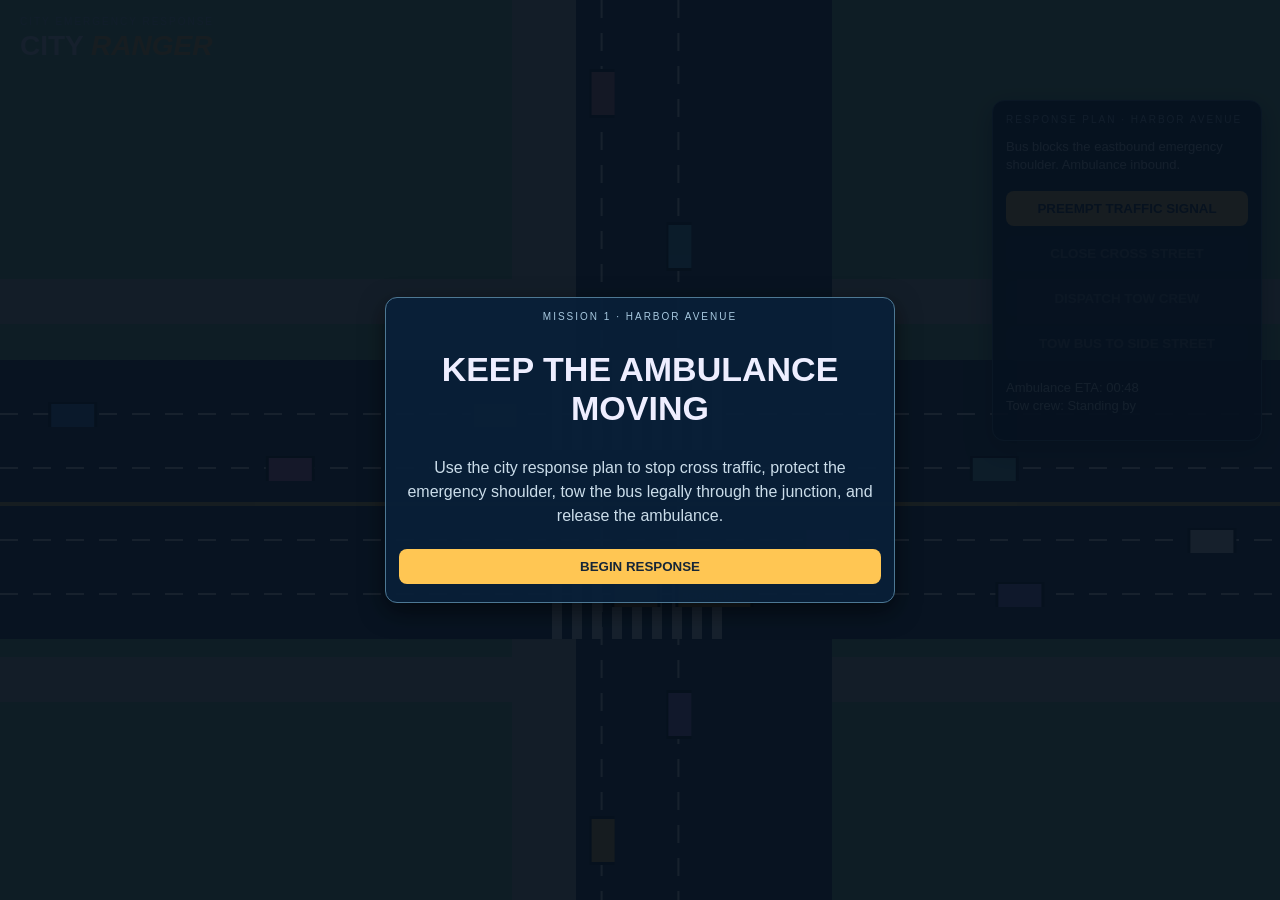
==== index.html @ 4c55f60b "Update index.html" ====
<!doctype html><html><head><meta charset="utf-8"><meta name="viewport" content="width=device-width,initial-scale=1"><title>City Ranger</title>
<style>
*{box-sizing:border-box}body{margin:0;overflow:hidden;background:#7dbe89;color:#eef;font-family:Arial}canvas{display:block}#ui{position:fixed;inset:0;pointer-events:none}.card{background:#092039ec;border:1px solid #4d7894;border-radius:12px;padding:13px;box-shadow:0 8px 25px #0008}#brand,#plan,#start{pointer-events:auto}#brand{position:absolute;top:16px;left:20px}small{display:block;color:#a7c8df;font-size:10px;letter-spacing:2px}h1{margin:3px 0;font-size:28px}i{color:#ffcb57}#plan{position:absolute;right:18px;top:100px;width:270px}#plan p{font-size:13px;line-height:1.35;color:#d5e6f0}button{width:100%;margin:5px 0;padding:10px;border:0;border-radius:8px;background:#173a58;color:#fff;font-weight:bold;cursor:pointer}button:hover:not(:disabled){background:#28677b}button:disabled{opacity:.35}.go{background:#ffc653;color:#162638}#msg{position:absolute;top:50%;left:50%;transform:translate(-50%,-50%);font-weight:bold;font-size:18px;text-shadow:0 2px 4px #000}#start{position:fixed;inset:0;background:#06111eed;display:flex;align-items:center;justify-content:center}.brief{max-width:510px;text-align:center;margin:20px}.brief h2{font-size:34px}.brief p{line-height:1.5;color:#cbddea}.hide{display:none!important}
</style></head><body><canvas id="c"></canvas>
<div id="ui"><div id="brand"><small>CITY EMERGENCY RESPONSE</small><h1>CITY <i>RANGER</i></h1></div>
<div id="plan" class="card"><small>RESPONSE PLAN · HARBOR AVENUE</small><p id="info">Bus blocks the eastbound emergency shoulder. Ambulance inbound.</p><button id="signal" class="go">PREEMPT TRAFFIC SIGNAL</button><button id="roadblock" disabled>CLOSE CROSS STREET</button><button id="tow" disabled>DISPATCH TOW CREW</button><button id="remove" disabled>TOW BUS TO SIDE STREET</button><p id="eta">Ambulance ETA: 00:48<br>Tow crew: Standing by</p></div><div id="msg"></div></div>
<div id="start"><div class="brief card"><small>MISSION 1 · HARBOR AVENUE</small><h2>KEEP THE AMBULANCE MOVING</h2><p>Use the city response plan to stop cross traffic, protect the emergency shoulder, tow the bus legally through the junction, and release the ambulance.</p><button id="begin" class="go">BEGIN RESPONSE</button></div></div>
<script>
const C=document.querySelector("#c"),x=C.getContext("2d"),$=s=>document.querySelector(s);let W,H,run=0,step=0,last=0,audio,si,bus,tow,amb,east=[],west=[],north=[],south=[];
function size(){W=C.width=innerWidth;H=C.height=innerHeight}addEventListener("resize",()=>{size();setup()});size();
function setup(){let a=H*.46,b=H*.52,c=H*.60,d=H*.66;bus={x:W*.53,y:d,w:72,t:0};tow={x:W*.53,y:-80,w:58};amb={x:-95,y:d,w:66,v:0};east=[[W*.04,a],[W*.21,b],[W*.37,a],[W*.76,b]].map((p,i)=>({x:p[0],y:p[1],w:43,v:.65+i*.02,c:["#438fdf","#e07cc4","#f0b742","#6ec0c4"][i]}));west=[[W*.93,c],[W*.78,d],[W*.63,c],[W*.48,d]].map((p,i)=>({x:p[0],y:p[1],w:43,v:.68,c:["#f4f3eb","#927cdf","#e47f89","#e7a25c"][i]}));north=[{y:H*.08,x:W*.47,v:.68,w:43,c:"#da7a91"},{y:H*.25,x:W*.53,v:.7,w:43,c:"#55b3dc"}];south=[{y:H*.91,x:W*.47,v:.66,w:43,c:"#f0b842"},{y:H*.77,x:W*.53,v:.7,w:43,c:"#a884df"}]}setup();
function snd(f,d=.12){if(!audio)return;let o=audio.createOscillator(),g=audio.createGain();o.frequency.value=f;g.gain.value=.04;o.connect(g).connect(audio.destination);o.start();g.gain.exponentialRampToValueAtTime(.001,audio.currentTime+d);o.stop(audio.currentTime+d)}function say(s){$("#msg").textContent=s;setTimeout(()=>$("#msg").textContent="",2100)}
$("#begin").onclick=()=>{audio=new AudioContext;run=1;$("#start").classList.add("hide");snd(90,.25);setTimeout(()=>snd(60,.25),160);say("BUS BREAKDOWN — AMBULANCE INBOUND")};
function next(a,b){$(a).disabled=true;$(b).disabled=false;$(b).classList.add("go")}
$("#signal").onclick=()=>{if(!run)return;step=1;next("#signal","#roadblock");snd(800);$("#info").textContent="Signal priority active. Cross traffic must now be blocked."};
$("#roadblock").onclick=()=>{step=2;next("#roadblock","#tow");snd(600);$("#info").textContent="Traffic police hold cars behind stop lines. Tow crew can enter."};
$("#tow").onclick=()=>{step=3;next("#tow","#remove");snd(700);$("#info").textContent="Tow truck is driving down the cross street to the bus."};
$("#remove").onclick=()=>{if(step!==4)return;step=5;$("#remove").disabled=true;snd(900);$("#info").textContent="Tow truck is pulling the bus forward and turning it onto the south side street."};
addEventListener("keydown",e=>{let q={1:"#signal",2:"#roadblock",3:"#tow",4:"#remove"}[e.key];if(q)$(q).click()});
function follow(list,dir,stop,dt){let z=[...list].sort((a,b)=>dir>0?b.x-a.x:a.x-b.x);z.forEach((v,i)=>{let s=v.v,l=z[i-1];if(stop&&((dir>0&&v.x>stop-160&&v.x<stop)||(dir<0&&v.x<stop+160&&v.x>stop)))s=0;if(l&&Math.abs(l.x-v.x)-l.w<24)s=0;v.x+=dir*s*60*dt;if(v.x>W+55)v.x=-55;if(v.x<-55)v.x=W+55})}
function update(dt){if(!run)return;follow(east,1,step?W*.45:0,dt);follow(west,-1,step?W*.57:0,dt);let stop=step<2;if(!stop){north.forEach(v=>v.y+=v.v*60*dt);south.forEach(v=>v.y-=v.v*60*dt)}if(step>=1&&step<5){amb.x=Math.min(bus.x-100,amb.x+.48*60*dt)}if(step===3&&tow.y<bus.y-55)tow.y+=.9*60*dt;if(step===3&&tow.y>=bus.y-55){step=4;say("TOW CREW ATTACHED — AUTHORIZE LEGAL TURN")}if(step===5){bus.t=Math.min(1,bus.t+dt*.22);let t=bus.t;bus.x=W*.53+W*.12*t;bus.y=H*.66+H*.20*t*t;tow.x=bus.x;tow.y=bus.y-65;if(t>.4){amb.v=1.1;amb.x+=amb.v*60*dt}}if(amb.x>W+70){run=0;clearInterval(si);$("#start").classList.remove("hide");$(".brief").innerHTML="<small>MISSION COMPLETE</small><h2>AMBULANCE CLEARED HARBOR AVENUE</h2><p>Traffic police protected the intersection and the bus was legally towed away.</p><button class='go' onclick='location.reload()'>PLAY AGAIN</button>"}}
function car(v,vert=0,label=""){x.fillStyle="#111b26";if(vert){x.fillRect(v.x-12,v.y-3,25,v.w+6);x.fillStyle=v.c;x.fillRect(v.x-10,v.y,23,v.w)}else{x.fillRect(v.x-3,v.y-12,v.w+6,25);x.fillStyle=v.c;x.fillRect(v.x,v.y-10,v.w,23)}if(label){x.fillStyle="#fff";x.font="bold 9px Arial";x.fillText(label,v.x+4,v.y+5)}}
function draw(){let cx=W*.5,cy=H*.56;x.fillStyle="#83c98b";x.fillRect(0,0,W,H);x.fillStyle="#c6c0b2";x.fillRect(0,H*.31,W,H*.05);x.fillRect(0,H*.73,W,H*.05);x.fillRect(W*.40,0,W*.05,H);x.fillRect(W*.55,0,W*.05,H);x.fillStyle="#293f51";x.fillRect(0,H*.40,W,H*.31);x.fillRect(W*.45,0,W*.20,H);x.strokeStyle="#fff";x.lineWidth=2;x.setLineDash([18,15]);[H*.46,H*.52,H*.60,H*.66].forEach(y=>{x.beginPath();x.moveTo(0,y);x.lineTo(W,y);x.stroke()});[W*.47,W*.53].forEach(q=>{x.beginPath();x.moveTo(q,0);x.lineTo(q,H);x.stroke()});x.setLineDash([]);x.strokeStyle="#f3cb58";x.lineWidth=4;x.beginPath();x.moveTo(0,H*.56);x.lineTo(W,H*.56);x.stroke();for(let i=0;i<9;i++){x.fillStyle="#fff";x.fillRect(cx-88+i*20,H*.40,10,H*.10);x.fillRect(cx-88+i*20,H*.61,10,H*.10)}east.forEach(v=>car(v));west.forEach(v=>car(v));north.forEach(v=>car(v,1));south.forEach(v=>car(v,1));car({...bus,c:"#f0b740"},0,"SCHOOL BUS");car({...tow,c:"#44bfd1"},1,"TOW");car({...amb,c:"#f4f5ef"},0,"AMBULANCE");x.fillStyle="#e33d49";x.fillRect(amb.x+12,amb.y-3,15,7);if(step>=2){for(let i=0;i<6;i++){x.fillStyle="#ff8d38";x.beginPath();x.moveTo(W*.42+i*24,H*.69);x.lineTo(W*.42+i*24+10,H*.69);x.lineTo(W*.42+i*24+5,H*.67);x.fill()}}requestAnimationFrame(loop)}
function loop(n){let dt=Math.min(.05,(n-last)/1000||0);last=n;update(dt);draw()}requestAnimationFrame(loop);
</script></body></html>
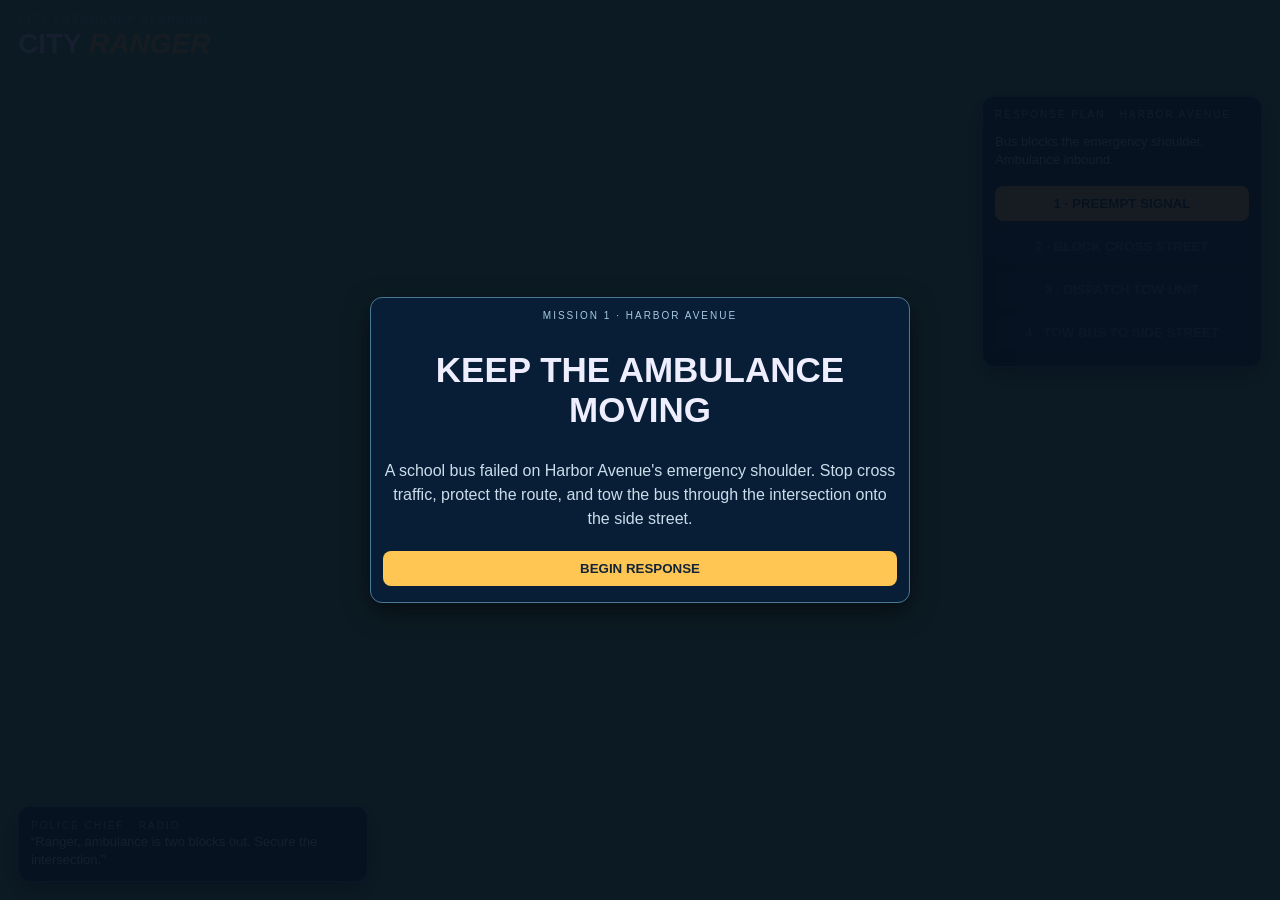
==== commit 8fa0785b: "Update styles and restructure HTML for responsiveness" ====
--- a/index.html
+++ b/index.html
@@ -1,25 +1,25 @@
 <!doctype html><html><head><meta charset="utf-8"><meta name="viewport" content="width=device-width,initial-scale=1"><title>City Ranger</title>
 <style>
-*{box-sizing:border-box}body{margin:0;overflow:hidden;background:#7dbe89;color:#eef;font-family:Arial}canvas{display:block}#ui{position:fixed;inset:0;pointer-events:none}.card{background:#092039ec;border:1px solid #4d7894;border-radius:12px;padding:13px;box-shadow:0 8px 25px #0008}#brand,#plan,#start{pointer-events:auto}#brand{position:absolute;top:16px;left:20px}small{display:block;color:#a7c8df;font-size:10px;letter-spacing:2px}h1{margin:3px 0;font-size:28px}i{color:#ffcb57}#plan{position:absolute;right:18px;top:100px;width:270px}#plan p{font-size:13px;line-height:1.35;color:#d5e6f0}button{width:100%;margin:5px 0;padding:10px;border:0;border-radius:8px;background:#173a58;color:#fff;font-weight:bold;cursor:pointer}button:hover:not(:disabled){background:#28677b}button:disabled{opacity:.35}.go{background:#ffc653;color:#162638}#msg{position:absolute;top:50%;left:50%;transform:translate(-50%,-50%);font-weight:bold;font-size:18px;text-shadow:0 2px 4px #000}#start{position:fixed;inset:0;background:#06111eed;display:flex;align-items:center;justify-content:center}.brief{max-width:510px;text-align:center;margin:20px}.brief h2{font-size:34px}.brief p{line-height:1.5;color:#cbddea}.hide{display:none!important}
+*{box-sizing:border-box}body{margin:0;overflow:hidden;background:#6cab70;color:#eef;font-family:Arial}canvas{display:block}.card{background:#081f38ed;border:1px solid #4b7896;border-radius:12px;padding:12px;box-shadow:0 8px 24px #0008}#ui{position:fixed;inset:0;pointer-events:none}#brand,#plan,#start{pointer-events:auto}#brand{position:absolute;top:14px;left:18px}small{display:block;font-size:10px;letter-spacing:2px;color:#a7c9df}h1{margin:3px 0;font-size:28px}i{color:#ffca55}#plan{position:absolute;right:18px;top:96px;width:280px}#plan p{font-size:13px;line-height:1.4;color:#d1e4ee}button{width:100%;margin:4px 0;padding:10px;border:0;border-radius:8px;background:#143653;color:#fff;font-weight:bold;cursor:pointer}button:disabled{opacity:.35}.ready{background:#ffc653;color:#132437}#radio{position:absolute;left:18px;bottom:18px;width:350px;font-size:13px;line-height:1.4}#msg{position:absolute;top:52%;left:50%;transform:translate(-50%,-50%);font-size:18px;font-weight:bold;text-shadow:0 2px 5px #000}#start{position:fixed;inset:0;background:#06111eee;display:flex;align-items:center;justify-content:center}.brief{max-width:540px;text-align:center;margin:20px}.brief h2{font-size:35px}.brief p{line-height:1.5;color:#cbddea}.hide{display:none!important}
 </style></head><body><canvas id="c"></canvas>
 <div id="ui"><div id="brand"><small>CITY EMERGENCY RESPONSE</small><h1>CITY <i>RANGER</i></h1></div>
-<div id="plan" class="card"><small>RESPONSE PLAN · HARBOR AVENUE</small><p id="info">Bus blocks the eastbound emergency shoulder. Ambulance inbound.</p><button id="signal" class="go">PREEMPT TRAFFIC SIGNAL</button><button id="roadblock" disabled>CLOSE CROSS STREET</button><button id="tow" disabled>DISPATCH TOW CREW</button><button id="remove" disabled>TOW BUS TO SIDE STREET</button><p id="eta">Ambulance ETA: 00:48<br>Tow crew: Standing by</p></div><div id="msg"></div></div>
-<div id="start"><div class="brief card"><small>MISSION 1 · HARBOR AVENUE</small><h2>KEEP THE AMBULANCE MOVING</h2><p>Use the city response plan to stop cross traffic, protect the emergency shoulder, tow the bus legally through the junction, and release the ambulance.</p><button id="begin" class="go">BEGIN RESPONSE</button></div></div>
+<div id="plan" class="card"><small>RESPONSE PLAN · HARBOR AVENUE</small><p id="goal">Bus blocks the emergency shoulder. Ambulance inbound.</p><button id="a" class="ready">1 · PREEMPT SIGNAL</button><button id="b" disabled>2 · BLOCK CROSS STREET</button><button id="d" disabled>3 · DISPATCH TOW UNIT</button><button id="e" disabled>4 · TOW BUS TO SIDE STREET</button></div>
+<div id="radio" class="card"><small>POLICE CHIEF · RADIO</small><span id="talk">“Ranger, ambulance is two blocks out. Secure the intersection.”</span></div><div id="msg"></div></div>
+<div id="start"><div class="brief card"><small>MISSION 1 · HARBOR AVENUE</small><h2>KEEP THE AMBULANCE MOVING</h2><p>A school bus failed on Harbor Avenue's emergency shoulder. Stop cross traffic, protect the route, and tow the bus through the intersection onto the side street.</p><button id="go" class="ready">BEGIN RESPONSE</button></div></div>
 <script>
-const C=document.querySelector("#c"),x=C.getContext("2d"),$=s=>document.querySelector(s);let W,H,run=0,step=0,last=0,audio,si,bus,tow,amb,east=[],west=[],north=[],south=[];
-function size(){W=C.width=innerWidth;H=C.height=innerHeight}addEventListener("resize",()=>{size();setup()});size();
-function setup(){let a=H*.46,b=H*.52,c=H*.60,d=H*.66;bus={x:W*.53,y:d,w:72,t:0};tow={x:W*.53,y:-80,w:58};amb={x:-95,y:d,w:66,v:0};east=[[W*.04,a],[W*.21,b],[W*.37,a],[W*.76,b]].map((p,i)=>({x:p[0],y:p[1],w:43,v:.65+i*.02,c:["#438fdf","#e07cc4","#f0b742","#6ec0c4"][i]}));west=[[W*.93,c],[W*.78,d],[W*.63,c],[W*.48,d]].map((p,i)=>({x:p[0],y:p[1],w:43,v:.68,c:["#f4f3eb","#927cdf","#e47f89","#e7a25c"][i]}));north=[{y:H*.08,x:W*.47,v:.68,w:43,c:"#da7a91"},{y:H*.25,x:W*.53,v:.7,w:43,c:"#55b3dc"}];south=[{y:H*.91,x:W*.47,v:.66,w:43,c:"#f0b842"},{y:H*.77,x:W*.53,v:.7,w:43,c:"#a884df"}]}setup();
-function snd(f,d=.12){if(!audio)return;let o=audio.createOscillator(),g=audio.createGain();o.frequency.value=f;g.gain.value=.04;o.connect(g).connect(audio.destination);o.start();g.gain.exponentialRampToValueAtTime(.001,audio.currentTime+d);o.stop(audio.currentTime+d)}function say(s){$("#msg").textContent=s;setTimeout(()=>$("#msg").textContent="",2100)}
-$("#begin").onclick=()=>{audio=new AudioContext;run=1;$("#start").classList.add("hide");snd(90,.25);setTimeout(()=>snd(60,.25),160);say("BUS BREAKDOWN — AMBULANCE INBOUND")};
-function next(a,b){$(a).disabled=true;$(b).disabled=false;$(b).classList.add("go")}
-$("#signal").onclick=()=>{if(!run)return;step=1;next("#signal","#roadblock");snd(800);$("#info").textContent="Signal priority active. Cross traffic must now be blocked."};
-$("#roadblock").onclick=()=>{step=2;next("#roadblock","#tow");snd(600);$("#info").textContent="Traffic police hold cars behind stop lines. Tow crew can enter."};
-$("#tow").onclick=()=>{step=3;next("#tow","#remove");snd(700);$("#info").textContent="Tow truck is driving down the cross street to the bus."};
-$("#remove").onclick=()=>{if(step!==4)return;step=5;$("#remove").disabled=true;snd(900);$("#info").textContent="Tow truck is pulling the bus forward and turning it onto the south side street."};
-addEventListener("keydown",e=>{let q={1:"#signal",2:"#roadblock",3:"#tow",4:"#remove"}[e.key];if(q)$(q).click()});
-function follow(list,dir,stop,dt){let z=[...list].sort((a,b)=>dir>0?b.x-a.x:a.x-b.x);z.forEach((v,i)=>{let s=v.v,l=z[i-1];if(stop&&((dir>0&&v.x>stop-160&&v.x<stop)||(dir<0&&v.x<stop+160&&v.x>stop)))s=0;if(l&&Math.abs(l.x-v.x)-l.w<24)s=0;v.x+=dir*s*60*dt;if(v.x>W+55)v.x=-55;if(v.x<-55)v.x=W+55})}
-function update(dt){if(!run)return;follow(east,1,step?W*.45:0,dt);follow(west,-1,step?W*.57:0,dt);let stop=step<2;if(!stop){north.forEach(v=>v.y+=v.v*60*dt);south.forEach(v=>v.y-=v.v*60*dt)}if(step>=1&&step<5){amb.x=Math.min(bus.x-100,amb.x+.48*60*dt)}if(step===3&&tow.y<bus.y-55)tow.y+=.9*60*dt;if(step===3&&tow.y>=bus.y-55){step=4;say("TOW CREW ATTACHED — AUTHORIZE LEGAL TURN")}if(step===5){bus.t=Math.min(1,bus.t+dt*.22);let t=bus.t;bus.x=W*.53+W*.12*t;bus.y=H*.66+H*.20*t*t;tow.x=bus.x;tow.y=bus.y-65;if(t>.4){amb.v=1.1;amb.x+=amb.v*60*dt}}if(amb.x>W+70){run=0;clearInterval(si);$("#start").classList.remove("hide");$(".brief").innerHTML="<small>MISSION COMPLETE</small><h2>AMBULANCE CLEARED HARBOR AVENUE</h2><p>Traffic police protected the intersection and the bus was legally towed away.</p><button class='go' onclick='location.reload()'>PLAY AGAIN</button>"}}
-function car(v,vert=0,label=""){x.fillStyle="#111b26";if(vert){x.fillRect(v.x-12,v.y-3,25,v.w+6);x.fillStyle=v.c;x.fillRect(v.x-10,v.y,23,v.w)}else{x.fillRect(v.x-3,v.y-12,v.w+6,25);x.fillStyle=v.c;x.fillRect(v.x,v.y-10,v.w,23)}if(label){x.fillStyle="#fff";x.font="bold 9px Arial";x.fillText(label,v.x+4,v.y+5)}}
-function draw(){let cx=W*.5,cy=H*.56;x.fillStyle="#83c98b";x.fillRect(0,0,W,H);x.fillStyle="#c6c0b2";x.fillRect(0,H*.31,W,H*.05);x.fillRect(0,H*.73,W,H*.05);x.fillRect(W*.40,0,W*.05,H);x.fillRect(W*.55,0,W*.05,H);x.fillStyle="#293f51";x.fillRect(0,H*.40,W,H*.31);x.fillRect(W*.45,0,W*.20,H);x.strokeStyle="#fff";x.lineWidth=2;x.setLineDash([18,15]);[H*.46,H*.52,H*.60,H*.66].forEach(y=>{x.beginPath();x.moveTo(0,y);x.lineTo(W,y);x.stroke()});[W*.47,W*.53].forEach(q=>{x.beginPath();x.moveTo(q,0);x.lineTo(q,H);x.stroke()});x.setLineDash([]);x.strokeStyle="#f3cb58";x.lineWidth=4;x.beginPath();x.moveTo(0,H*.56);x.lineTo(W,H*.56);x.stroke();for(let i=0;i<9;i++){x.fillStyle="#fff";x.fillRect(cx-88+i*20,H*.40,10,H*.10);x.fillRect(cx-88+i*20,H*.61,10,H*.10)}east.forEach(v=>car(v));west.forEach(v=>car(v));north.forEach(v=>car(v,1));south.forEach(v=>car(v,1));car({...bus,c:"#f0b740"},0,"SCHOOL BUS");car({...tow,c:"#44bfd1"},1,"TOW");car({...amb,c:"#f4f5ef"},0,"AMBULANCE");x.fillStyle="#e33d49";x.fillRect(amb.x+12,amb.y-3,15,7);if(step>=2){for(let i=0;i<6;i++){x.fillStyle="#ff8d38";x.beginPath();x.moveTo(W*.42+i*24,H*.69);x.lineTo(W*.42+i*24+10,H*.69);x.lineTo(W*.42+i*24+5,H*.67);x.fill()}}requestAnimationFrame(loop)}
+const C=document.querySelector("#c"),x=C.getContext("2d"),$=q=>document.querySelector(q);let W,H,run=0,s=0,last=0,A,bus,tow,amb,E=[],Wb=[],N=[],S=[],timer;
+function resize(){W=C.width=innerWidth;H=C.height=innerHeight}addEventListener("resize",()=>{resize();setup()});resize();
+function setup(){let y=[H*.43,H*.49,H*.59,H*.65],cx=W*.52;bus={x:cx+20,y:y[3],w:78,t:0};tow={x:cx,y:-90,w:62};amb={x:-100,y:y[3],w:66,v:0};E=[[.03,y[0],"#4f9de4"],[.17,y[1],"#d77fc4"],[.31,y[0],"#e9b344"],[.78,y[1],"#58b9b2"]].map(a=>({x:W*a[0],y:a[1],w:48,v:.66,c:a[2]}));Wb=[[.93,y[2],"#f4f3ed"],[.78,y[3],"#907be0"],[.62,y[2],"#df7b89"],[.46,y[3],"#e39f5a"]].map(a=>({x:W*a[0],y:a[1],w:48,v:.68,c:a[2]}));N=[{x:cx-34,y:-50,w:48,v:.68,c:"#66bfd4"},{x:cx+34,y:H*.17,w:48,v:.62,c:"#e37b8b"}];S=[{x:cx-34,y:H+40,w:48,v:.67,c:"#f0b941"},{x:cx+34,y:H*.83,w:48,v:.64,c:"#8a7ddd"}]}setup();
+function snd(f,d=.15){if(!A)return;let o=A.createOscillator(),g=A.createGain();o.frequency.value=f;g.gain.value=.04;o.connect(g).connect(A.destination);o.start();g.gain.exponentialRampToValueAtTime(.001,A.currentTime+d);o.stop(A.currentTime+d)}function radio(t){$("#talk").textContent="“"+t+"”"}function next(a,b){$(a).disabled=true;$(b).disabled=false;$(b).classList.add("ready")}
+$("#go").onclick=()=>{A=new AudioContext;run=1;$("#start").classList.add("hide");snd(95,.25);setTimeout(()=>snd(60,.3),150);radio("Ranger, ambulance is two blocks out. Secure the intersection.")};
+$("#a").onclick=()=>{if(!run)return;s=1;next("#a","#b");snd(780);$("#goal").textContent="Signal priority holds Harbor Avenue traffic.";radio("Good. Now block the cross street before the tow unit enters.")};
+$("#b").onclick=()=>{s=2;next("#b","#d");snd(580);$("#goal").textContent="Police roadblock holds cross traffic behind stop lines.";radio("Cross traffic is holding. Dispatch the tow unit.")};
+$("#d").onclick=()=>{s=3;next("#d","#e");snd(650);$("#goal").textContent="Tow unit is approaching the bus from the side street.";radio("Tow unit is on scene. Wait for the connection.")};
+$("#e").onclick=()=>{if(s!==4)return;s=5;$("#e").disabled=true;snd(880);$("#goal").textContent="Tow unit is pulling the bus forward and turning south.";radio("Bus is clear. Release the ambulance, Ranger.")};
+addEventListener("keydown",e=>({1:"#a",2:"#b",3:"#d",4:"#e"}[e.key]&&$(({1:"#a",2:"#b",3:"#d",4:"#e"}[e.key])).click());
+function line(a,dir,stop,dt){let z=[...a].sort((p,q)=>dir>0?q.x-p.x:p.x-q.x);z.forEach((v,i)=>{let q=z[i-1],speed=v.v;if(stop&&v.x>stop-145&&v.x<stop)speed=0;if(q&&Math.abs(q.x-v.x)-q.w<24)speed=0;v.x+=dir*speed*60*dt;if(v.x>W+60)v.x=-60;if(v.x<-60)v.x=W+60})}
+function update(dt){if(!run)return;let cx=W*.52;line(E,1,s?cx-120:0,dt);line(Wb,-1,s?cx+120:0,dt);if(s<2){N.forEach(v=>v.y+=v.v*60*dt);S.forEach(v=>v.y-=v.v*60*dt)}if(s>=1&&s<5)amb.x=Math.min(bus.x-105,amb.x+.5*60*dt);if(s===3&&tow.y<bus.y-62)tow.y+=.9*60*dt;if(s===3&&tow.y>=bus.y-62){s=4;$("#e").disabled=false;$("#e").classList.add("ready");radio("Tow truck connected. Authorize the turn onto the side street.")}if(s===5){bus.t=Math.min(1,bus.t+dt*.23);let t=bus.t;bus.x=cx+W*.11*t;bus.y=H*.65+H*.21*t*t;tow.x=bus.x;tow.y=bus.y-65;if(t>.42)amb.x+=1.08*60*dt}if(amb.x>W+70){run=0;$("#start").classList.remove("hide");$(".brief").innerHTML="<small>MISSION COMPLETE</small><h2>AMBULANCE ROUTE CLEARED</h2><p>“Excellent work, Ranger. The patient is on the way to the hospital.”</p><button class='ready' onclick='location.reload()'>PLAY AGAIN</button>"}}
+function vehicle(v,vert=0,label=""){x.fillStyle="#111a24";if(vert){x.fillRect(v.x-13,v.y-3,26,v.w+6);x.fillStyle=v.c;x.fillRect(v.x-11,v.y,23,v.w);x.fillStyle="#bcecf2";x.fillRect(v.x-8,v.y+7,17,7)}else{x.fillRect(v.x-3,v.y-13,v.w+6,26);x.fillStyle=v.c;x.fillRect(v.x,v.y-11,v.w,23);x.fillStyle="#bcecf2";x.fillRect(v.x+7,v.y-8,v.w*.28,8);x.fillRect(v.x+v.w*.63,v.y-8,v.w*.18,8);x.fillStyle="#080f18";x.fillRect(v.x+6,v.y+11,9,5);x.fillRect(v.x+v.w-15,v.y+11,9,5)}if(label){x.fillStyle="#fff";x.font="bold 9px Arial";x.fillText(label,v.x+4,v.y+5)}}
+function draw(){let cx=W*.52,ey=H*.55;x.fillStyle="#78ad70";x.fillRect(0,0,W,H);x.fillStyle="#c7c1b4";x.fillRect(0,H*.30,W,H*.07);x.fillRect(0,H*.72,W,H*.07);x.fillRect(cx-W*.12,0,W*.24,H);x.fillStyle="#a79f8d";for(let i=0;i<80;i++)x.fillRect((i*97)%W,(i*53)%H,2,2);x.fillStyle="#293f51";x.fillRect(0,H*.39,W,H*.31);x.fillRect(cx-W*.07,0,W*.14,H);x.strokeStyle="#fff";x.lineWidth=2;x.setLineDash([20,16]);[H*.43,H*.49,H*.59,H*.65].forEach(y=>{x.beginPath();x.moveTo(0,y);x.lineTo(W,y);x.stroke()});[cx-34,cx+34].forEach(q=>{x.beginPath();x.moveTo(q,0);x.lineTo(q,H);x.stroke()});x.setLineDash([]);x.strokeStyle="#e1be52";x.lineWidth=4;x.beginPath();x.moveTo(0,H*.55);x.lineTo(W,H*.55);x.stroke();E.forEach(v=>vehicle(v));Wb.forEach(v=>vehicle(v));N.forEach(v=>vehicle(v,1));S.forEach(v=>vehicle(v,1));vehicle({...bus,w:78,c:"#f2b83f"},0,"SCHOOL BUS");vehicle({...tow,w:62,c:"#42b9d0"},1,"TOW");vehicle({...amb,w:66,c:"#f5f5ef"},0,"AMBULANCE");x.fillStyle="#e43e4b";x.fillRect(amb.x+11,amb.y-4,16,8);if(s>=2)for(let i=0;i<7;i++){let q=cx-145+i*22;x.fillStyle="#ff9138";x.beginPath();x.moveTo(q,H*.68);x.lineTo(q+10,H*.68);x.lineTo(q+5,H*.66);x.fill()}if(s>=1){x.fillStyle="#315584";x.fillRect(cx-125,H*.37,10,36);x.fillStyle="#54e09d";x.beginPath();x.arc(cx-120,H*.37,6,0,7);x.fill()}requestAnimationFrame(loop)}
 function loop(n){let dt=Math.min(.05,(n-last)/1000||0);last=n;update(dt);draw()}requestAnimationFrame(loop);
 </script></body></html>
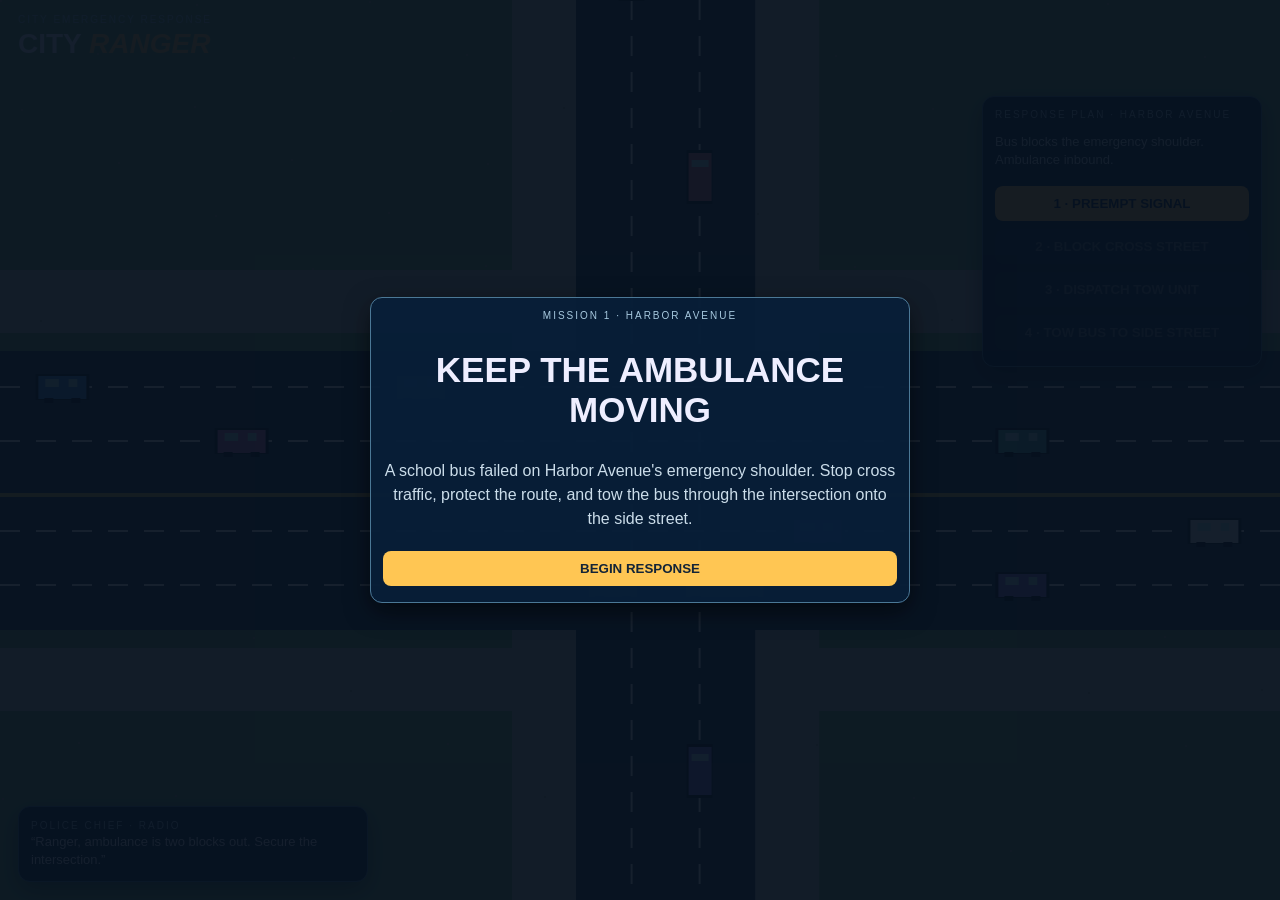
==== commit ade01dbf: "Fix City Ranger start-button JavaScript error" ====
--- a/index.html
+++ b/index.html
@@ -16,7 +16,7 @@
 $("#b").onclick=()=>{s=2;next("#b","#d");snd(580);$("#goal").textContent="Police roadblock holds cross traffic behind stop lines.";radio("Cross traffic is holding. Dispatch the tow unit.")};
 $("#d").onclick=()=>{s=3;next("#d","#e");snd(650);$("#goal").textContent="Tow unit is approaching the bus from the side street.";radio("Tow unit is on scene. Wait for the connection.")};
 $("#e").onclick=()=>{if(s!==4)return;s=5;$("#e").disabled=true;snd(880);$("#goal").textContent="Tow unit is pulling the bus forward and turning south.";radio("Bus is clear. Release the ambulance, Ranger.")};
-addEventListener("keydown",e=>({1:"#a",2:"#b",3:"#d",4:"#e"}[e.key]&&$(({1:"#a",2:"#b",3:"#d",4:"#e"}[e.key])).click());
+addEventListener("keydown",e=>{const id={1:"#a",2:"#b",3:"#d",4:"#e"}[e.key];if(id)$(id).click()});
 function line(a,dir,stop,dt){let z=[...a].sort((p,q)=>dir>0?q.x-p.x:p.x-q.x);z.forEach((v,i)=>{let q=z[i-1],speed=v.v;if(stop&&v.x>stop-145&&v.x<stop)speed=0;if(q&&Math.abs(q.x-v.x)-q.w<24)speed=0;v.x+=dir*speed*60*dt;if(v.x>W+60)v.x=-60;if(v.x<-60)v.x=W+60})}
 function update(dt){if(!run)return;let cx=W*.52;line(E,1,s?cx-120:0,dt);line(Wb,-1,s?cx+120:0,dt);if(s<2){N.forEach(v=>v.y+=v.v*60*dt);S.forEach(v=>v.y-=v.v*60*dt)}if(s>=1&&s<5)amb.x=Math.min(bus.x-105,amb.x+.5*60*dt);if(s===3&&tow.y<bus.y-62)tow.y+=.9*60*dt;if(s===3&&tow.y>=bus.y-62){s=4;$("#e").disabled=false;$("#e").classList.add("ready");radio("Tow truck connected. Authorize the turn onto the side street.")}if(s===5){bus.t=Math.min(1,bus.t+dt*.23);let t=bus.t;bus.x=cx+W*.11*t;bus.y=H*.65+H*.21*t*t;tow.x=bus.x;tow.y=bus.y-65;if(t>.42)amb.x+=1.08*60*dt}if(amb.x>W+70){run=0;$("#start").classList.remove("hide");$(".brief").innerHTML="<small>MISSION COMPLETE</small><h2>AMBULANCE ROUTE CLEARED</h2><p>“Excellent work, Ranger. The patient is on the way to the hospital.”</p><button class='ready' onclick='location.reload()'>PLAY AGAIN</button>"}}
 function vehicle(v,vert=0,label=""){x.fillStyle="#111a24";if(vert){x.fillRect(v.x-13,v.y-3,26,v.w+6);x.fillStyle=v.c;x.fillRect(v.x-11,v.y,23,v.w);x.fillStyle="#bcecf2";x.fillRect(v.x-8,v.y+7,17,7)}else{x.fillRect(v.x-3,v.y-13,v.w+6,26);x.fillStyle=v.c;x.fillRect(v.x,v.y-11,v.w,23);x.fillStyle="#bcecf2";x.fillRect(v.x+7,v.y-8,v.w*.28,8);x.fillRect(v.x+v.w*.63,v.y-8,v.w*.18,8);x.fillStyle="#080f18";x.fillRect(v.x+6,v.y+11,9,5);x.fillRect(v.x+v.w-15,v.y+11,9,5)}if(label){x.fillStyle="#fff";x.font="bold 9px Arial";x.fillText(label,v.x+4,v.y+5)}}
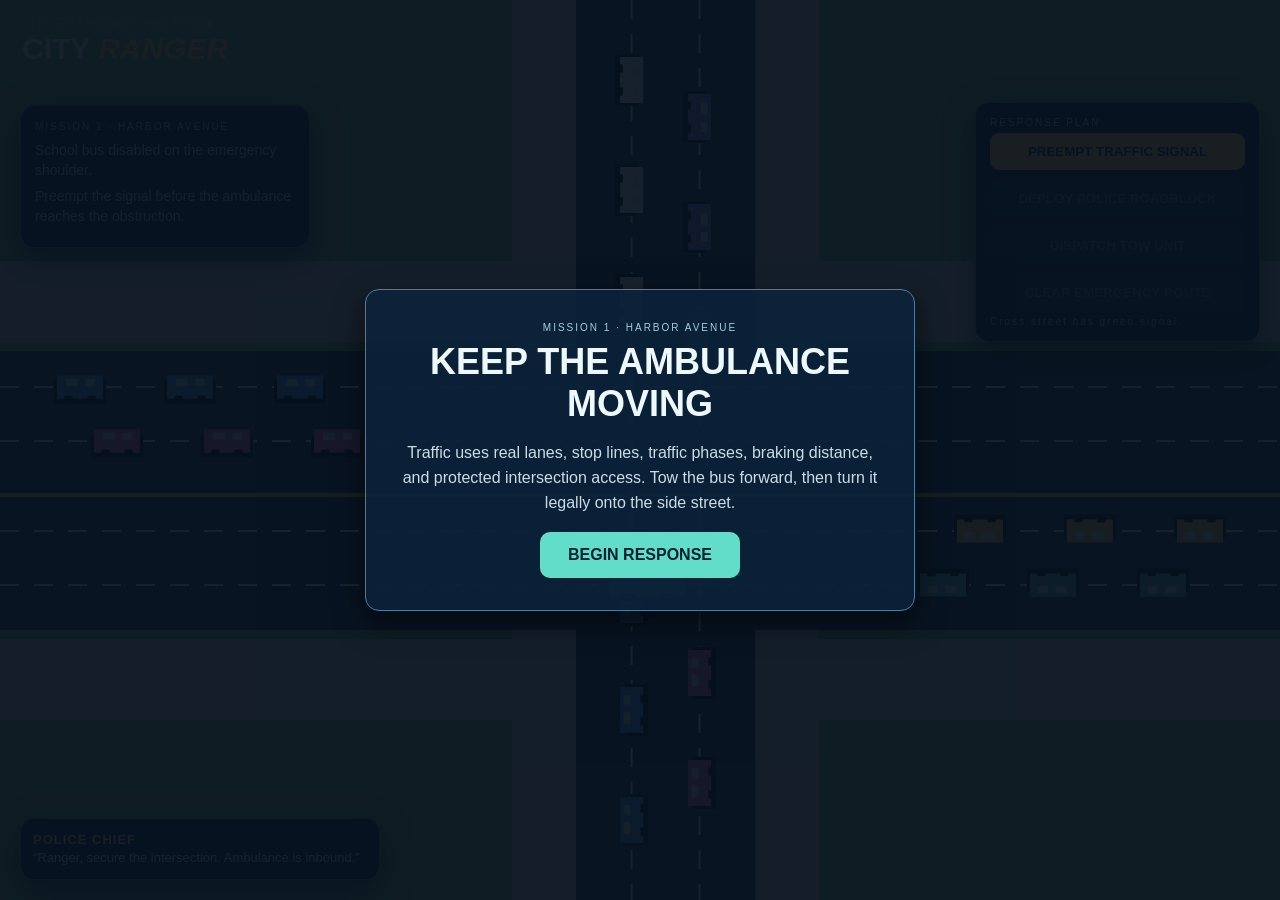
==== commit f557029f: "Rewrite City Ranger with lane-based traffic physics" ====
--- a/index.html
+++ b/index.html
@@ -1,25 +1,36 @@
-<!doctype html><html><head><meta charset="utf-8"><meta name="viewport" content="width=device-width,initial-scale=1"><title>City Ranger</title>
+<!doctype html>
+<html lang="en"><head><meta charset="utf-8"><meta name="viewport" content="width=device-width,initial-scale=1">
+<title>City Ranger — Harbor Avenue</title>
 <style>
-*{box-sizing:border-box}body{margin:0;overflow:hidden;background:#6cab70;color:#eef;font-family:Arial}canvas{display:block}.card{background:#081f38ed;border:1px solid #4b7896;border-radius:12px;padding:12px;box-shadow:0 8px 24px #0008}#ui{position:fixed;inset:0;pointer-events:none}#brand,#plan,#start{pointer-events:auto}#brand{position:absolute;top:14px;left:18px}small{display:block;font-size:10px;letter-spacing:2px;color:#a7c9df}h1{margin:3px 0;font-size:28px}i{color:#ffca55}#plan{position:absolute;right:18px;top:96px;width:280px}#plan p{font-size:13px;line-height:1.4;color:#d1e4ee}button{width:100%;margin:4px 0;padding:10px;border:0;border-radius:8px;background:#143653;color:#fff;font-weight:bold;cursor:pointer}button:disabled{opacity:.35}.ready{background:#ffc653;color:#132437}#radio{position:absolute;left:18px;bottom:18px;width:350px;font-size:13px;line-height:1.4}#msg{position:absolute;top:52%;left:50%;transform:translate(-50%,-50%);font-size:18px;font-weight:bold;text-shadow:0 2px 5px #000}#start{position:fixed;inset:0;background:#06111eee;display:flex;align-items:center;justify-content:center}.brief{max-width:540px;text-align:center;margin:20px}.brief h2{font-size:35px}.brief p{line-height:1.5;color:#cbddea}.hide{display:none!important}
-</style></head><body><canvas id="c"></canvas>
+*{box-sizing:border-box}body{margin:0;overflow:hidden;background:#0a1722;color:#edf8ff;font-family:Arial,sans-serif}canvas{display:block}#ui{position:fixed;inset:0;pointer-events:none}.panel{background:#0b2239ea;border:1px solid #507b98;border-radius:14px;box-shadow:0 12px 30px #0008}#brand,#brief,#plan,#overlay{pointer-events:auto}#brand{position:absolute;top:18px;left:22px}small{display:block;font-size:10px;color:#a9cadf;letter-spacing:2px}h1{margin:3px 0;font-size:30px}h1 i{color:#ffc950}#brief{position:absolute;left:20px;top:105px;width:290px;padding:14px;line-height:1.4;font-size:14px}#brief p{margin:7px 0;color:#d0e1ed}#plan{position:absolute;right:20px;top:102px;width:285px;padding:14px}.order{width:100%;margin:5px 0;border:0;border-radius:9px;padding:11px;background:#153a58;color:#f0fbff;font-weight:bold;cursor:pointer}.order:hover:not(:disabled){background:#287083}.order:disabled{opacity:.35;cursor:not-allowed}.order.live{background:#ffc653;color:#142537}#radio{position:absolute;bottom:20px;left:20px;width:360px;padding:12px;font-size:13px;line-height:1.4}.radio-name{color:#ffc950;font-weight:bold;letter-spacing:1px}#msg{position:absolute;top:52%;left:50%;transform:translate(-50%,-50%);font-weight:bold;font-size:18px;text-align:center;text-shadow:0 2px 4px #000;width:85%}#overlay{position:fixed;inset:0;background:#06111eec;display:flex;align-items:center;justify-content:center}.start-card{width:min(550px,90vw);padding:32px;text-align:center}.start-card h2{font-size:36px;margin:8px}.start-card p{line-height:1.55;color:#cbdce9}.start{border:0;border-radius:10px;background:#62ddca;color:#062033;padding:14px 28px;font-weight:bold;font-size:16px;cursor:pointer}.hide{display:none!important}
+</style></head><body><canvas id="game"></canvas>
 <div id="ui"><div id="brand"><small>CITY EMERGENCY RESPONSE</small><h1>CITY <i>RANGER</i></h1></div>
-<div id="plan" class="card"><small>RESPONSE PLAN · HARBOR AVENUE</small><p id="goal">Bus blocks the emergency shoulder. Ambulance inbound.</p><button id="a" class="ready">1 · PREEMPT SIGNAL</button><button id="b" disabled>2 · BLOCK CROSS STREET</button><button id="d" disabled>3 · DISPATCH TOW UNIT</button><button id="e" disabled>4 · TOW BUS TO SIDE STREET</button></div>
-<div id="radio" class="card"><small>POLICE CHIEF · RADIO</small><span id="talk">“Ranger, ambulance is two blocks out. Secure the intersection.”</span></div><div id="msg"></div></div>
-<div id="start"><div class="brief card"><small>MISSION 1 · HARBOR AVENUE</small><h2>KEEP THE AMBULANCE MOVING</h2><p>A school bus failed on Harbor Avenue's emergency shoulder. Stop cross traffic, protect the route, and tow the bus through the intersection onto the side street.</p><button id="go" class="ready">BEGIN RESPONSE</button></div></div>
+<div id="brief" class="panel"><small>MISSION 1 · HARBOR AVENUE</small><p id="objective">School bus disabled on the emergency shoulder.</p><p id="hint">Preempt the signal before the ambulance reaches the obstruction.</p></div>
+<div id="plan" class="panel"><small>RESPONSE PLAN</small><button class="order live" id="priority">PREEMPT TRAFFIC SIGNAL</button><button class="order" id="block" disabled>DEPLOY POLICE ROADBLOCK</button><button class="order" id="tow" disabled>DISPATCH TOW UNIT</button><button class="order" id="clear" disabled>CLEAR EMERGENCY ROUTE</button><small id="status">Cross street has green signal.</small></div>
+<div id="radio" class="panel"><span class="radio-name">POLICE CHIEF</span><br><span id="radioText">“Ranger, secure the intersection. Ambulance is inbound.”</span></div><div id="msg"></div></div>
+<div id="overlay"><div class="start-card panel"><small>MISSION 1 · HARBOR AVENUE</small><h2>KEEP THE AMBULANCE MOVING</h2><p>Traffic uses real lanes, stop lines, traffic phases, braking distance, and protected intersection access. Tow the bus forward, then turn it legally onto the side street.</p><button class="start" id="begin">BEGIN RESPONSE</button></div></div>
 <script>
-const C=document.querySelector("#c"),x=C.getContext("2d"),$=q=>document.querySelector(q);let W,H,run=0,s=0,last=0,A,bus,tow,amb,E=[],Wb=[],N=[],S=[],timer;
-function resize(){W=C.width=innerWidth;H=C.height=innerHeight}addEventListener("resize",()=>{resize();setup()});resize();
-function setup(){let y=[H*.43,H*.49,H*.59,H*.65],cx=W*.52;bus={x:cx+20,y:y[3],w:78,t:0};tow={x:cx,y:-90,w:62};amb={x:-100,y:y[3],w:66,v:0};E=[[.03,y[0],"#4f9de4"],[.17,y[1],"#d77fc4"],[.31,y[0],"#e9b344"],[.78,y[1],"#58b9b2"]].map(a=>({x:W*a[0],y:a[1],w:48,v:.66,c:a[2]}));Wb=[[.93,y[2],"#f4f3ed"],[.78,y[3],"#907be0"],[.62,y[2],"#df7b89"],[.46,y[3],"#e39f5a"]].map(a=>({x:W*a[0],y:a[1],w:48,v:.68,c:a[2]}));N=[{x:cx-34,y:-50,w:48,v:.68,c:"#66bfd4"},{x:cx+34,y:H*.17,w:48,v:.62,c:"#e37b8b"}];S=[{x:cx-34,y:H+40,w:48,v:.67,c:"#f0b941"},{x:cx+34,y:H*.83,w:48,v:.64,c:"#8a7ddd"}]}setup();
-function snd(f,d=.15){if(!A)return;let o=A.createOscillator(),g=A.createGain();o.frequency.value=f;g.gain.value=.04;o.connect(g).connect(A.destination);o.start();g.gain.exponentialRampToValueAtTime(.001,A.currentTime+d);o.stop(A.currentTime+d)}function radio(t){$("#talk").textContent="“"+t+"”"}function next(a,b){$(a).disabled=true;$(b).disabled=false;$(b).classList.add("ready")}
-$("#go").onclick=()=>{A=new AudioContext;run=1;$("#start").classList.add("hide");snd(95,.25);setTimeout(()=>snd(60,.3),150);radio("Ranger, ambulance is two blocks out. Secure the intersection.")};
-$("#a").onclick=()=>{if(!run)return;s=1;next("#a","#b");snd(780);$("#goal").textContent="Signal priority holds Harbor Avenue traffic.";radio("Good. Now block the cross street before the tow unit enters.")};
-$("#b").onclick=()=>{s=2;next("#b","#d");snd(580);$("#goal").textContent="Police roadblock holds cross traffic behind stop lines.";radio("Cross traffic is holding. Dispatch the tow unit.")};
-$("#d").onclick=()=>{s=3;next("#d","#e");snd(650);$("#goal").textContent="Tow unit is approaching the bus from the side street.";radio("Tow unit is on scene. Wait for the connection.")};
-$("#e").onclick=()=>{if(s!==4)return;s=5;$("#e").disabled=true;snd(880);$("#goal").textContent="Tow unit is pulling the bus forward and turning south.";radio("Bus is clear. Release the ambulance, Ranger.")};
-addEventListener("keydown",e=>{const id={1:"#a",2:"#b",3:"#d",4:"#e"}[e.key];if(id)$(id).click()});
-function line(a,dir,stop,dt){let z=[...a].sort((p,q)=>dir>0?q.x-p.x:p.x-q.x);z.forEach((v,i)=>{let q=z[i-1],speed=v.v;if(stop&&v.x>stop-145&&v.x<stop)speed=0;if(q&&Math.abs(q.x-v.x)-q.w<24)speed=0;v.x+=dir*speed*60*dt;if(v.x>W+60)v.x=-60;if(v.x<-60)v.x=W+60})}
-function update(dt){if(!run)return;let cx=W*.52;line(E,1,s?cx-120:0,dt);line(Wb,-1,s?cx+120:0,dt);if(s<2){N.forEach(v=>v.y+=v.v*60*dt);S.forEach(v=>v.y-=v.v*60*dt)}if(s>=1&&s<5)amb.x=Math.min(bus.x-105,amb.x+.5*60*dt);if(s===3&&tow.y<bus.y-62)tow.y+=.9*60*dt;if(s===3&&tow.y>=bus.y-62){s=4;$("#e").disabled=false;$("#e").classList.add("ready");radio("Tow truck connected. Authorize the turn onto the side street.")}if(s===5){bus.t=Math.min(1,bus.t+dt*.23);let t=bus.t;bus.x=cx+W*.11*t;bus.y=H*.65+H*.21*t*t;tow.x=bus.x;tow.y=bus.y-65;if(t>.42)amb.x+=1.08*60*dt}if(amb.x>W+70){run=0;$("#start").classList.remove("hide");$(".brief").innerHTML="<small>MISSION COMPLETE</small><h2>AMBULANCE ROUTE CLEARED</h2><p>“Excellent work, Ranger. The patient is on the way to the hospital.”</p><button class='ready' onclick='location.reload()'>PLAY AGAIN</button>"}}
-function vehicle(v,vert=0,label=""){x.fillStyle="#111a24";if(vert){x.fillRect(v.x-13,v.y-3,26,v.w+6);x.fillStyle=v.c;x.fillRect(v.x-11,v.y,23,v.w);x.fillStyle="#bcecf2";x.fillRect(v.x-8,v.y+7,17,7)}else{x.fillRect(v.x-3,v.y-13,v.w+6,26);x.fillStyle=v.c;x.fillRect(v.x,v.y-11,v.w,23);x.fillStyle="#bcecf2";x.fillRect(v.x+7,v.y-8,v.w*.28,8);x.fillRect(v.x+v.w*.63,v.y-8,v.w*.18,8);x.fillStyle="#080f18";x.fillRect(v.x+6,v.y+11,9,5);x.fillRect(v.x+v.w-15,v.y+11,9,5)}if(label){x.fillStyle="#fff";x.font="bold 9px Arial";x.fillText(label,v.x+4,v.y+5)}}
-function draw(){let cx=W*.52,ey=H*.55;x.fillStyle="#78ad70";x.fillRect(0,0,W,H);x.fillStyle="#c7c1b4";x.fillRect(0,H*.30,W,H*.07);x.fillRect(0,H*.72,W,H*.07);x.fillRect(cx-W*.12,0,W*.24,H);x.fillStyle="#a79f8d";for(let i=0;i<80;i++)x.fillRect((i*97)%W,(i*53)%H,2,2);x.fillStyle="#293f51";x.fillRect(0,H*.39,W,H*.31);x.fillRect(cx-W*.07,0,W*.14,H);x.strokeStyle="#fff";x.lineWidth=2;x.setLineDash([20,16]);[H*.43,H*.49,H*.59,H*.65].forEach(y=>{x.beginPath();x.moveTo(0,y);x.lineTo(W,y);x.stroke()});[cx-34,cx+34].forEach(q=>{x.beginPath();x.moveTo(q,0);x.lineTo(q,H);x.stroke()});x.setLineDash([]);x.strokeStyle="#e1be52";x.lineWidth=4;x.beginPath();x.moveTo(0,H*.55);x.lineTo(W,H*.55);x.stroke();E.forEach(v=>vehicle(v));Wb.forEach(v=>vehicle(v));N.forEach(v=>vehicle(v,1));S.forEach(v=>vehicle(v,1));vehicle({...bus,w:78,c:"#f2b83f"},0,"SCHOOL BUS");vehicle({...tow,w:62,c:"#42b9d0"},1,"TOW");vehicle({...amb,w:66,c:"#f5f5ef"},0,"AMBULANCE");x.fillStyle="#e43e4b";x.fillRect(amb.x+11,amb.y-4,16,8);if(s>=2)for(let i=0;i<7;i++){let q=cx-145+i*22;x.fillStyle="#ff9138";x.beginPath();x.moveTo(q,H*.68);x.lineTo(q+10,H*.68);x.lineTo(q+5,H*.66);x.fill()}if(s>=1){x.fillStyle="#315584";x.fillRect(cx-125,H*.37,10,36);x.fillStyle="#54e09d";x.beginPath();x.arc(cx-120,H*.37,6,0,7);x.fill()}requestAnimationFrame(loop)}
-function loop(n){let dt=Math.min(.05,(n-last)/1000||0);last=n;update(dt);draw()}requestAnimationFrame(loop);
+const C=document.querySelector("#game"),G=C.getContext("2d"),$=s=>document.querySelector(s);let W,H,run=false,phase=0,last=0,audio,siren,toastTimer,lanes,cars=[],bus,tow,ambulance;
+function resize(){W=C.width=innerWidth;H=C.height=innerHeight;setup()}addEventListener("resize",resize);
+function setup(){const cx=W*.52,ys=[H*.43,H*.49,H*.59,H*.65],xs=[cx-34,cx+34];lanes={
+ e1:{axis:"h",dir:1,fixed:ys[0],stop:cx-88},e2:{axis:"h",dir:1,fixed:ys[1],stop:cx-88},
+ w1:{axis:"h",dir:-1,fixed:ys[2],stop:cx+88},w2:{axis:"h",dir:-1,fixed:ys[3],stop:cx+88},
+ n1:{axis:"v",dir:1,fixed:xs[0],stop:H*.39},n2:{axis:"v",dir:1,fixed:xs[1],stop:H*.39},
+ s1:{axis:"v",dir:-1,fixed:xs[0],stop:H*.71},s2:{axis:"v",dir:-1,fixed:xs[1],stop:H*.71}};
+ cars=[];["e1","e2","w1","w2","n1","n2","s1","s2"].forEach((l,k)=>{for(let i=0;i<3;i++)cars.push({lane:l,s:80+i*110+(k%2)*37,speed:0,target:.55+(i%2)*.10,len:44,color:["#4f9ee7","#df7fc5","#efb742","#64c2bb","#f4f3ef","#947ee0"][k%6]})});
+ bus={x:cx-18,y:ys[3],angle:0,turn:0,clear:false};tow={x:cx+34,y:H+90,angle:-Math.PI/2,mode:"wait",ready:false};ambulance={x:-100,y:ys[3],speed:0};}
+function sound(f,d=.15,type="sine",v=.04){if(!audio)return;let o=audio.createOscillator(),g=audio.createGain();o.type=type;o.frequency.value=f;g.gain.value=v;o.connect(g).connect(audio.destination);o.start();g.gain.exponentialRampToValueAtTime(.001,audio.currentTime+d);o.stop(audio.currentTime+d)}
+function radio(t){$("#radioText").textContent="“"+t+"”"}function say(t){$("#msg").textContent=t;clearTimeout(toastTimer);toastTimer=setTimeout(()=>$("#msg").textContent="",2200)}function enable(id){$(id).disabled=false;$(id).classList.add("live")}function lock(id){$(id).disabled=true;$(id).classList.remove("live")}
+function signalGreen(lane){return phase<1?lane.axis==="v":lane.axis==="h"}function vehiclePosition(v){const l=lanes[v.lane];return l.axis==="h"?{x:l.dir>0?v.s:W-v.s,y:l.fixed,a:l.dir>0?0:Math.PI/2*2}:{x:l.fixed,y:l.dir>0?v.s:H-v.s,a:l.dir>0?Math.PI/2:-Math.PI/2}}
+function updateTraffic(dt){const gap=18;Object.keys(lanes).forEach(id=>{const l=lanes[id],group=cars.filter(v=>v.lane===id).sort((a,b)=>b.s-a.s);group.forEach((v,i)=>{let desired=signalGreen(l)?v.target:0;if(v.s<l.stop&&l.stop-v.s<150&&!signalGreen(l))desired=0;let lead=group[i-1];if(lead){let space=lead.s-v.s-lead.len;if(space<gap+38)desired=Math.min(desired,Math.max(0,(space-gap)*.035))}v.speed+=(desired-v.speed)*Math.min(1,dt*5);let next=v.s+v.speed*60*dt;if(lead)next=Math.min(next,lead.s-lead.len-gap);if(!signalGreen(l)&&v.s<l.stop)next=Math.min(next,l.stop-7);v.s=next;if(v.s>Math.max(W,H)+70)v.s=-70})})}
+function update(dt){if(!run)return;updateTraffic(dt);if(phase>=1&&!bus.clear){ambulance.speed=.48;ambulance.x=Math.min(bus.x-105,ambulance.x+ambulance.speed*60*dt)}if(phase===3){tow.mode="approach";tow.y=Math.max(bus.y+55,tow.y-.82*60*dt);if(tow.y<=bus.y+55){phase=4;tow.ready=true;enable("#clear");radio("Tow truck is in position. Authorize the controlled removal.");say("TOW UNIT CONNECTED")}}if(phase===5){bus.turn=Math.min(1,bus.turn+dt*.22);const t=bus.turn,cx=W*.52;bus.x=cx+W*.12*t;bus.y=H*.65+H*.21*t*t;bus.angle=Math.atan2(H*.42*t,cx*.23);tow.x=bus.x+40;tow.y=bus.y;tow.angle=bus.angle;if(t>.42)ambulance.x+=1.12*60*dt}if(ambulance.x>W+80){run=false;clearInterval(siren);$("#overlay").classList.remove("hide");$(".start-card").innerHTML="<small>MISSION COMPLETE</small><h2>AMBULANCE ROUTE CLEARED</h2><p>“Excellent work, Ranger. The patient is on the way to the hospital.”</p><button class='start' onclick='location.reload()'>PLAY AGAIN</button>"}}
+$("#begin").onclick=()=>{audio=new AudioContext;run=true;$("#overlay").classList.add("hide");sound(95,.25,"sawtooth",.07);setTimeout(()=>sound(60,.3,"square",.05),150);say("SCHOOL BUS ENGINE FAILURE");};
+$("#priority").onclick=()=>{if(!run||phase)return;phase=1;lock("#priority");enable("#block");$("#objective").textContent="Emergency priority changes the intersection to Harbor Avenue green.";$("#hint").textContent="Police must keep cross-street traffic behind the stop line.";radio("Good. Harbor Avenue has priority. Block the cross street.");siren=setInterval(()=>{sound(720,.18,"square",.018);setTimeout(()=>sound(1050,.18,"square",.018),180)},780)};
+$("#block").onclick=()=>{if(phase!==1)return;phase=2;lock("#block");enable("#tow");$("#objective").textContent="Police have secured the cross street and emergency shoulder.";$("#hint").textContent="Dispatch the tow unit through the protected junction.";radio("Cross traffic is held. Get the tow unit to that bus.");};
+$("#tow").onclick=()=>{if(phase!==2)return;phase=3;lock("#tow");$("#objective").textContent="Tow unit is approaching along the south side street.";$("#hint").textContent="Wait until it is aligned with the disabled bus.";radio("Tow unit is approaching. Keep the ambulance corridor sterile.");};
+$("#clear").onclick=()=>{if(phase!==4)return;phase=5;lock("#clear");bus.clear=true;$("#objective").textContent="Tow truck is pulling the bus forward and making a legal south turn.";$("#hint").textContent="Ambulance will proceed once the shoulder is physically clear.";radio("Bus is clear. Release the ambulance.");sound(850,.16,"triangle");};
+addEventListener("keydown",e=>{const id={1:"#priority",2:"#block",3:"#tow",4:"#clear"}[e.key];if(id)$(id).click()});
+function drawVehicle(x,y,a,color,label,w=46,h=23){G.save();G.translate(x,y);G.rotate(a);G.fillStyle="#101923";G.fillRect(-w/2-3,-h/2+5,w+6,h);G.fillStyle=color;G.fillRect(-w/2,-h/2,w,h);G.fillStyle="#caedf2";G.fillRect(-w*.30,-h*.35,w*.25,h*.3);G.fillRect(w*.12,-h*.35,w*.20,h*.3);G.fillStyle="#07111b";G.fillRect(-w*.34,h*.38,w*.18,5);G.fillRect(w*.16,h*.38,w*.18,5);if(label){G.fillStyle="#fff";G.font="bold 8px Arial";G.fillText(label,-w*.36,3)}G.restore()}
+function draw(){const cx=W*.52;G.fillStyle="#76a96f";G.fillRect(0,0,W,H);G.fillStyle="#c7c0b3";G.fillRect(0,H*.29,W,H*.09);G.fillRect(0,H*.71,W,H*.09);G.fillRect(cx-W*.12,0,W*.24,H);G.fillStyle="#293f51";G.fillRect(0,H*.39,W,H*.31);G.fillRect(cx-W*.07,0,W*.14,H);G.strokeStyle="#f5f5f5";G.lineWidth=2;G.setLineDash([19,15]);[H*.43,H*.49,H*.59,H*.65].forEach(y=>{G.beginPath();G.moveTo(0,y);G.lineTo(W,y);G.stroke()});[cx-34,cx+34].forEach(q=>{G.beginPath();G.moveTo(q,0);G.lineTo(q,H);G.stroke()});G.setLineDash([]);G.strokeStyle="#e1bc51";G.lineWidth=4;G.beginPath();G.moveTo(0,H*.55);G.lineTo(W,H*.55);G.stroke();cars.forEach(v=>{let p=vehiclePosition(v);drawVehicle(p.x,p.y,p.a,v.color,"")});drawVehicle(bus.x,bus.y,bus.angle,"#f1b73e","SCHOOL BUS",76);if(phase>=3)drawVehicle(tow.x,tow.y,tow.angle,"#42bad0","TOW",62);drawVehicle(ambulance.x,ambulance.y,0,"#f5f7f3","AMBULANCE",66);G.fillStyle="#e43e4b";G.fillRect(ambulance.x-19,ambulance.y-4,14,8);if(phase>=2)for(let i=0;i<7;i++){let q=cx-145+i*22;G.fillStyle="#ff9138";G.beginPath();G.moveTo(q,H*.69);G.lineTo(q+10,H*.69);G.lineTo(q+5,H*.665);G.fill()}if(phase>=1){G.fillStyle="#315584";G.fillRect(cx-125,H*.37,10,36);G.fillStyle="#58e0a0";G.beginPath();G.arc(cx-120,H*.37,6,0,7);G.fill()}requestAnimationFrame(loop)}
+function loop(n){let dt=Math.min(.05,(n-last)/1000||0);last=n;update(dt);draw()}resize();requestAnimationFrame(loop);
 </script></body></html>
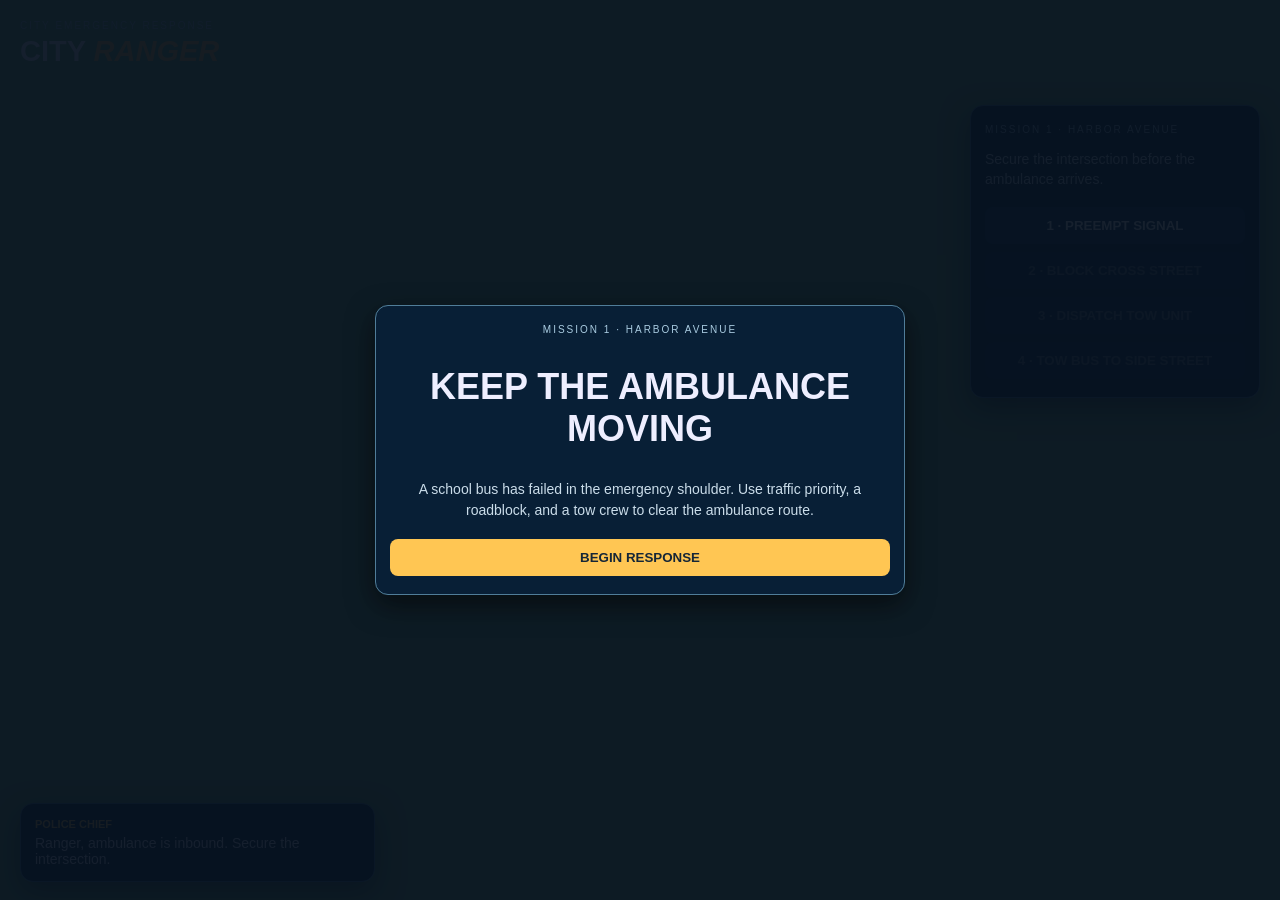
==== commit 3be9646f: "Add files via upload" ====
--- a/index.html
+++ b/index.html
@@ -1,36 +1 @@
-<!doctype html>
-<html lang="en"><head><meta charset="utf-8"><meta name="viewport" content="width=device-width,initial-scale=1">
-<title>City Ranger — Harbor Avenue</title>
-<style>
-*{box-sizing:border-box}body{margin:0;overflow:hidden;background:#0a1722;color:#edf8ff;font-family:Arial,sans-serif}canvas{display:block}#ui{position:fixed;inset:0;pointer-events:none}.panel{background:#0b2239ea;border:1px solid #507b98;border-radius:14px;box-shadow:0 12px 30px #0008}#brand,#brief,#plan,#overlay{pointer-events:auto}#brand{position:absolute;top:18px;left:22px}small{display:block;font-size:10px;color:#a9cadf;letter-spacing:2px}h1{margin:3px 0;font-size:30px}h1 i{color:#ffc950}#brief{position:absolute;left:20px;top:105px;width:290px;padding:14px;line-height:1.4;font-size:14px}#brief p{margin:7px 0;color:#d0e1ed}#plan{position:absolute;right:20px;top:102px;width:285px;padding:14px}.order{width:100%;margin:5px 0;border:0;border-radius:9px;padding:11px;background:#153a58;color:#f0fbff;font-weight:bold;cursor:pointer}.order:hover:not(:disabled){background:#287083}.order:disabled{opacity:.35;cursor:not-allowed}.order.live{background:#ffc653;color:#142537}#radio{position:absolute;bottom:20px;left:20px;width:360px;padding:12px;font-size:13px;line-height:1.4}.radio-name{color:#ffc950;font-weight:bold;letter-spacing:1px}#msg{position:absolute;top:52%;left:50%;transform:translate(-50%,-50%);font-weight:bold;font-size:18px;text-align:center;text-shadow:0 2px 4px #000;width:85%}#overlay{position:fixed;inset:0;background:#06111eec;display:flex;align-items:center;justify-content:center}.start-card{width:min(550px,90vw);padding:32px;text-align:center}.start-card h2{font-size:36px;margin:8px}.start-card p{line-height:1.55;color:#cbdce9}.start{border:0;border-radius:10px;background:#62ddca;color:#062033;padding:14px 28px;font-weight:bold;font-size:16px;cursor:pointer}.hide{display:none!important}
-</style></head><body><canvas id="game"></canvas>
-<div id="ui"><div id="brand"><small>CITY EMERGENCY RESPONSE</small><h1>CITY <i>RANGER</i></h1></div>
-<div id="brief" class="panel"><small>MISSION 1 · HARBOR AVENUE</small><p id="objective">School bus disabled on the emergency shoulder.</p><p id="hint">Preempt the signal before the ambulance reaches the obstruction.</p></div>
-<div id="plan" class="panel"><small>RESPONSE PLAN</small><button class="order live" id="priority">PREEMPT TRAFFIC SIGNAL</button><button class="order" id="block" disabled>DEPLOY POLICE ROADBLOCK</button><button class="order" id="tow" disabled>DISPATCH TOW UNIT</button><button class="order" id="clear" disabled>CLEAR EMERGENCY ROUTE</button><small id="status">Cross street has green signal.</small></div>
-<div id="radio" class="panel"><span class="radio-name">POLICE CHIEF</span><br><span id="radioText">“Ranger, secure the intersection. Ambulance is inbound.”</span></div><div id="msg"></div></div>
-<div id="overlay"><div class="start-card panel"><small>MISSION 1 · HARBOR AVENUE</small><h2>KEEP THE AMBULANCE MOVING</h2><p>Traffic uses real lanes, stop lines, traffic phases, braking distance, and protected intersection access. Tow the bus forward, then turn it legally onto the side street.</p><button class="start" id="begin">BEGIN RESPONSE</button></div></div>
-<script>
-const C=document.querySelector("#game"),G=C.getContext("2d"),$=s=>document.querySelector(s);let W,H,run=false,phase=0,last=0,audio,siren,toastTimer,lanes,cars=[],bus,tow,ambulance;
-function resize(){W=C.width=innerWidth;H=C.height=innerHeight;setup()}addEventListener("resize",resize);
-function setup(){const cx=W*.52,ys=[H*.43,H*.49,H*.59,H*.65],xs=[cx-34,cx+34];lanes={
- e1:{axis:"h",dir:1,fixed:ys[0],stop:cx-88},e2:{axis:"h",dir:1,fixed:ys[1],stop:cx-88},
- w1:{axis:"h",dir:-1,fixed:ys[2],stop:cx+88},w2:{axis:"h",dir:-1,fixed:ys[3],stop:cx+88},
- n1:{axis:"v",dir:1,fixed:xs[0],stop:H*.39},n2:{axis:"v",dir:1,fixed:xs[1],stop:H*.39},
- s1:{axis:"v",dir:-1,fixed:xs[0],stop:H*.71},s2:{axis:"v",dir:-1,fixed:xs[1],stop:H*.71}};
- cars=[];["e1","e2","w1","w2","n1","n2","s1","s2"].forEach((l,k)=>{for(let i=0;i<3;i++)cars.push({lane:l,s:80+i*110+(k%2)*37,speed:0,target:.55+(i%2)*.10,len:44,color:["#4f9ee7","#df7fc5","#efb742","#64c2bb","#f4f3ef","#947ee0"][k%6]})});
- bus={x:cx-18,y:ys[3],angle:0,turn:0,clear:false};tow={x:cx+34,y:H+90,angle:-Math.PI/2,mode:"wait",ready:false};ambulance={x:-100,y:ys[3],speed:0};}
-function sound(f,d=.15,type="sine",v=.04){if(!audio)return;let o=audio.createOscillator(),g=audio.createGain();o.type=type;o.frequency.value=f;g.gain.value=v;o.connect(g).connect(audio.destination);o.start();g.gain.exponentialRampToValueAtTime(.001,audio.currentTime+d);o.stop(audio.currentTime+d)}
-function radio(t){$("#radioText").textContent="“"+t+"”"}function say(t){$("#msg").textContent=t;clearTimeout(toastTimer);toastTimer=setTimeout(()=>$("#msg").textContent="",2200)}function enable(id){$(id).disabled=false;$(id).classList.add("live")}function lock(id){$(id).disabled=true;$(id).classList.remove("live")}
-function signalGreen(lane){return phase<1?lane.axis==="v":lane.axis==="h"}function vehiclePosition(v){const l=lanes[v.lane];return l.axis==="h"?{x:l.dir>0?v.s:W-v.s,y:l.fixed,a:l.dir>0?0:Math.PI/2*2}:{x:l.fixed,y:l.dir>0?v.s:H-v.s,a:l.dir>0?Math.PI/2:-Math.PI/2}}
-function updateTraffic(dt){const gap=18;Object.keys(lanes).forEach(id=>{const l=lanes[id],group=cars.filter(v=>v.lane===id).sort((a,b)=>b.s-a.s);group.forEach((v,i)=>{let desired=signalGreen(l)?v.target:0;if(v.s<l.stop&&l.stop-v.s<150&&!signalGreen(l))desired=0;let lead=group[i-1];if(lead){let space=lead.s-v.s-lead.len;if(space<gap+38)desired=Math.min(desired,Math.max(0,(space-gap)*.035))}v.speed+=(desired-v.speed)*Math.min(1,dt*5);let next=v.s+v.speed*60*dt;if(lead)next=Math.min(next,lead.s-lead.len-gap);if(!signalGreen(l)&&v.s<l.stop)next=Math.min(next,l.stop-7);v.s=next;if(v.s>Math.max(W,H)+70)v.s=-70})})}
-function update(dt){if(!run)return;updateTraffic(dt);if(phase>=1&&!bus.clear){ambulance.speed=.48;ambulance.x=Math.min(bus.x-105,ambulance.x+ambulance.speed*60*dt)}if(phase===3){tow.mode="approach";tow.y=Math.max(bus.y+55,tow.y-.82*60*dt);if(tow.y<=bus.y+55){phase=4;tow.ready=true;enable("#clear");radio("Tow truck is in position. Authorize the controlled removal.");say("TOW UNIT CONNECTED")}}if(phase===5){bus.turn=Math.min(1,bus.turn+dt*.22);const t=bus.turn,cx=W*.52;bus.x=cx+W*.12*t;bus.y=H*.65+H*.21*t*t;bus.angle=Math.atan2(H*.42*t,cx*.23);tow.x=bus.x+40;tow.y=bus.y;tow.angle=bus.angle;if(t>.42)ambulance.x+=1.12*60*dt}if(ambulance.x>W+80){run=false;clearInterval(siren);$("#overlay").classList.remove("hide");$(".start-card").innerHTML="<small>MISSION COMPLETE</small><h2>AMBULANCE ROUTE CLEARED</h2><p>“Excellent work, Ranger. The patient is on the way to the hospital.”</p><button class='start' onclick='location.reload()'>PLAY AGAIN</button>"}}
-$("#begin").onclick=()=>{audio=new AudioContext;run=true;$("#overlay").classList.add("hide");sound(95,.25,"sawtooth",.07);setTimeout(()=>sound(60,.3,"square",.05),150);say("SCHOOL BUS ENGINE FAILURE");};
-$("#priority").onclick=()=>{if(!run||phase)return;phase=1;lock("#priority");enable("#block");$("#objective").textContent="Emergency priority changes the intersection to Harbor Avenue green.";$("#hint").textContent="Police must keep cross-street traffic behind the stop line.";radio("Good. Harbor Avenue has priority. Block the cross street.");siren=setInterval(()=>{sound(720,.18,"square",.018);setTimeout(()=>sound(1050,.18,"square",.018),180)},780)};
-$("#block").onclick=()=>{if(phase!==1)return;phase=2;lock("#block");enable("#tow");$("#objective").textContent="Police have secured the cross street and emergency shoulder.";$("#hint").textContent="Dispatch the tow unit through the protected junction.";radio("Cross traffic is held. Get the tow unit to that bus.");};
-$("#tow").onclick=()=>{if(phase!==2)return;phase=3;lock("#tow");$("#objective").textContent="Tow unit is approaching along the south side street.";$("#hint").textContent="Wait until it is aligned with the disabled bus.";radio("Tow unit is approaching. Keep the ambulance corridor sterile.");};
-$("#clear").onclick=()=>{if(phase!==4)return;phase=5;lock("#clear");bus.clear=true;$("#objective").textContent="Tow truck is pulling the bus forward and making a legal south turn.";$("#hint").textContent="Ambulance will proceed once the shoulder is physically clear.";radio("Bus is clear. Release the ambulance.");sound(850,.16,"triangle");};
-addEventListener("keydown",e=>{const id={1:"#priority",2:"#block",3:"#tow",4:"#clear"}[e.key];if(id)$(id).click()});
-function drawVehicle(x,y,a,color,label,w=46,h=23){G.save();G.translate(x,y);G.rotate(a);G.fillStyle="#101923";G.fillRect(-w/2-3,-h/2+5,w+6,h);G.fillStyle=color;G.fillRect(-w/2,-h/2,w,h);G.fillStyle="#caedf2";G.fillRect(-w*.30,-h*.35,w*.25,h*.3);G.fillRect(w*.12,-h*.35,w*.20,h*.3);G.fillStyle="#07111b";G.fillRect(-w*.34,h*.38,w*.18,5);G.fillRect(w*.16,h*.38,w*.18,5);if(label){G.fillStyle="#fff";G.font="bold 8px Arial";G.fillText(label,-w*.36,3)}G.restore()}
-function draw(){const cx=W*.52;G.fillStyle="#76a96f";G.fillRect(0,0,W,H);G.fillStyle="#c7c0b3";G.fillRect(0,H*.29,W,H*.09);G.fillRect(0,H*.71,W,H*.09);G.fillRect(cx-W*.12,0,W*.24,H);G.fillStyle="#293f51";G.fillRect(0,H*.39,W,H*.31);G.fillRect(cx-W*.07,0,W*.14,H);G.strokeStyle="#f5f5f5";G.lineWidth=2;G.setLineDash([19,15]);[H*.43,H*.49,H*.59,H*.65].forEach(y=>{G.beginPath();G.moveTo(0,y);G.lineTo(W,y);G.stroke()});[cx-34,cx+34].forEach(q=>{G.beginPath();G.moveTo(q,0);G.lineTo(q,H);G.stroke()});G.setLineDash([]);G.strokeStyle="#e1bc51";G.lineWidth=4;G.beginPath();G.moveTo(0,H*.55);G.lineTo(W,H*.55);G.stroke();cars.forEach(v=>{let p=vehiclePosition(v);drawVehicle(p.x,p.y,p.a,v.color,"")});drawVehicle(bus.x,bus.y,bus.angle,"#f1b73e","SCHOOL BUS",76);if(phase>=3)drawVehicle(tow.x,tow.y,tow.angle,"#42bad0","TOW",62);drawVehicle(ambulance.x,ambulance.y,0,"#f5f7f3","AMBULANCE",66);G.fillStyle="#e43e4b";G.fillRect(ambulance.x-19,ambulance.y-4,14,8);if(phase>=2)for(let i=0;i<7;i++){let q=cx-145+i*22;G.fillStyle="#ff9138";G.beginPath();G.moveTo(q,H*.69);G.lineTo(q+10,H*.69);G.lineTo(q+5,H*.665);G.fill()}if(phase>=1){G.fillStyle="#315584";G.fillRect(cx-125,H*.37,10,36);G.fillStyle="#58e0a0";G.beginPath();G.arc(cx-120,H*.37,6,0,7);G.fill()}requestAnimationFrame(loop)}
-function loop(n){let dt=Math.min(.05,(n-last)/1000||0);last=n;update(dt);draw()}resize();requestAnimationFrame(loop);
-</script></body></html>
+<!doctype html><html><head><meta charset="utf-8"><meta name="viewport" content="width=device-width,initial-scale=1"><title>City Ranger</title><link rel="stylesheet" href="styles.css"></head><body><canvas id="game"></canvas><main id="hud"><header><small>CITY EMERGENCY RESPONSE</small><h1>CITY <i>RANGER</i></h1></header><aside><small>MISSION 1 · HARBOR AVENUE</small><p id="status">Secure the intersection before the ambulance arrives.</p><button id="priority">1 · PREEMPT SIGNAL</button><button id="block" disabled>2 · BLOCK CROSS STREET</button><button id="tow" disabled>3 · DISPATCH TOW UNIT</button><button id="clear" disabled>4 · TOW BUS TO SIDE STREET</button></aside><footer><b>POLICE CHIEF</b><span id="radio">Ranger, ambulance is inbound. Secure the intersection.</span></footer></main><section id="intro"><div><small>MISSION 1 · HARBOR AVENUE</small><h2>KEEP THE AMBULANCE MOVING</h2><p>A school bus has failed in the emergency shoulder. Use traffic priority, a roadblock, and a tow crew to clear the ambulance route.</p><button id="start">BEGIN RESPONSE</button></div></section><script type="module" src="src/main.js"></script></body></html>
--- a/styles.css
+++ b/styles.css
@@ -0,0 +1 @@
+*{box-sizing:border-box}body{margin:0;overflow:hidden;background:#78ae72;color:#eef;font:14px Arial}canvas{display:block}#hud{position:fixed;inset:0;pointer-events:none}header{position:absolute;top:16px;left:20px}small{color:#aacce1;letter-spacing:2px;font-size:10px}h1{margin:3px 0;font-size:29px}i{color:#ffca55}aside,footer,#intro>div{background:#092039eb;border:1px solid #507d99;border-radius:13px;box-shadow:0 10px 28px #0008;padding:14px}aside{position:absolute;right:20px;top:105px;width:290px;pointer-events:auto}aside p{line-height:1.4;color:#d3e4ef}button{width:100%;margin:4px 0;padding:11px;border:0;border-radius:8px;background:#17405e;color:#fff;font-weight:bold}button:disabled{opacity:.35}button:not(:disabled):hover,#start{background:#ffc653;color:#152637}footer{position:absolute;bottom:18px;left:20px;width:355px}footer b{display:block;color:#ffca55;font-size:11px;margin-bottom:5px}#intro{position:fixed;inset:0;background:#06111eee;display:flex;align-items:center;justify-content:center;text-align:center}#intro>div{max-width:530px;margin:20px}#intro h2{font-size:36px}#intro p{line-height:1.5;color:#cbddea}.hide{display:none!important}
